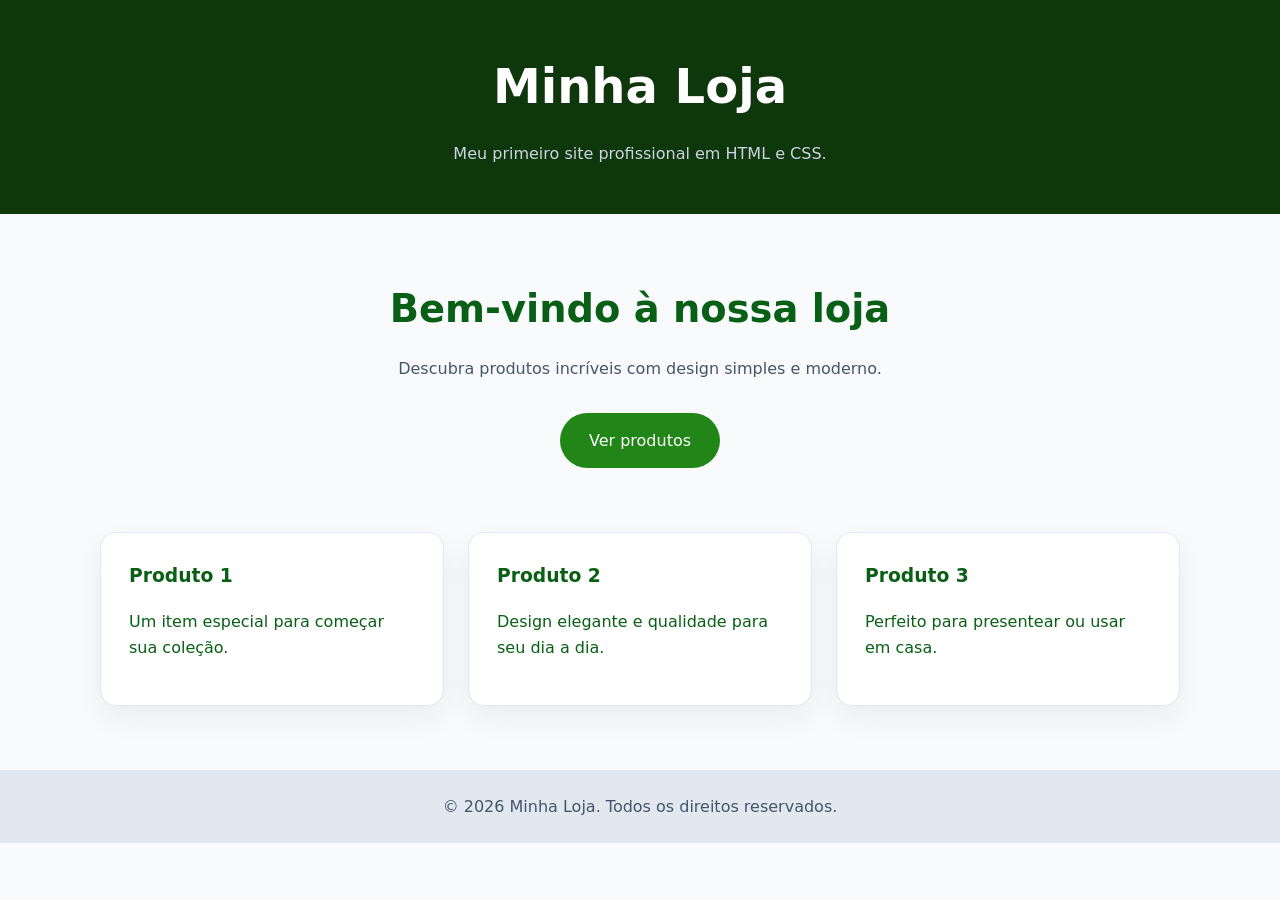
==== index.html @ a0442fae "Primeiro site HTML e CSS" ====
<!DOCTYPE html>
<html lang="pt-BR">
  <head>
    <meta charset="UTF-8" />
    <meta name="viewport" content="width=device-width, initial-scale=1.0" />
    <title>Minha Loja</title>
    <link rel="stylesheet" href="istyle.css" />
  </head>
  <body>
    <header class="site-header">
      <div class="container">
        <h1>Minha Loja</h1>
        <p>Meu primeiro site profissional em HTML e CSS.</p>
      </div>
    </header>

    <main class="container">
      <section class="hero">
        <h2>Bem-vindo à nossa loja</h2>
        <p>Descubra produtos incríveis com design simples e moderno.</p>
        <a class="button" href="#produtos">Ver produtos</a>
      </section>

      <section id="produtos" class="cards">
        <article class="card">
          <h3>Produto 1</h3>
          <p>Um item especial para começar sua coleção.</p>
        </article>
        <article class="card">
          <h3>Produto 2</h3>
          <p>Design elegante e qualidade para seu dia a dia.</p>
        </article>
        <article class="card">
          <h3>Produto 3</h3>
          <p>Perfeito para presentear ou usar em casa.</p>
        </article>
      </section>
    </main>

    <footer class="site-footer">
      <div class="container">
        <p>© 2026 Minha Loja. Todos os direitos reservados.</p>
      </div>
    </footer>
  </body>
</html>
---- istyle.css ----
/* Estilos básicos para o site */
:root {
  font-family: Inter, system-ui, sans-serif;
  color-scheme: light;
  color: #095f15;
  background: #f8fafc;
}

* {
  box-sizing: border-box;
}

html,
body {
  margin: 0;
  padding: 0;
}

body {
  min-height: 100vh;
  line-height: 1.6;
}

.container {
  width: min(1080px, 90%);
  margin: 0 auto;
}

.site-header {
  background: hsl(115, 65%, 13%);
  color: white;
  padding: 3rem 0;
  text-align: center;
}

.site-header h1 {
  margin: 0;
  font-size: clamp(2rem, 4vw, 3rem);
}

.site-header p {
  margin: 1rem auto 0;
  max-width: 640px;
  color: #cbd5e1;
}

.hero {
  padding: 4rem 0;
  text-align: center;
}

.hero h2 {
  margin: 0 0 1rem;
  font-size: clamp(1.75rem, 3vw, 2.5rem);
}

.hero p {
  margin: 0 auto 2rem;
  max-width: 640px;
  color: #475569;
}

.button {
  display: inline-block;
  padding: 0.9rem 1.8rem;
  background: oklch(53.989% 0.16762 141.97);
  color: white;
  text-decoration: none;
  border-radius: 999px;
  transition: transform 0.2s ease, background 0.2s ease;
}

.button:hover {
  transform: translateY(-2px);
  background: #0284c7;
}

.cards {
  display: grid;
  gap: 1.5rem;
  grid-template-columns: repeat(auto-fit, minmax(220px, 1fr));
  padding-bottom: 4rem;
}

.card {
  background: white;
  border: 1px solid #e2e8f0;
  border-radius: 1rem;
  padding: 1.75rem;
  box-shadow: 0 12px 30px rgba(15, 23, 42, 0.06);
}

.card h3 {
  margin-top: 0;
}

.site-footer {
  background: #e2e8f0;
  padding: 1.5rem 0;
  text-align: center;
}

.site-footer p {
  margin: 0;
  color: #475569;
}
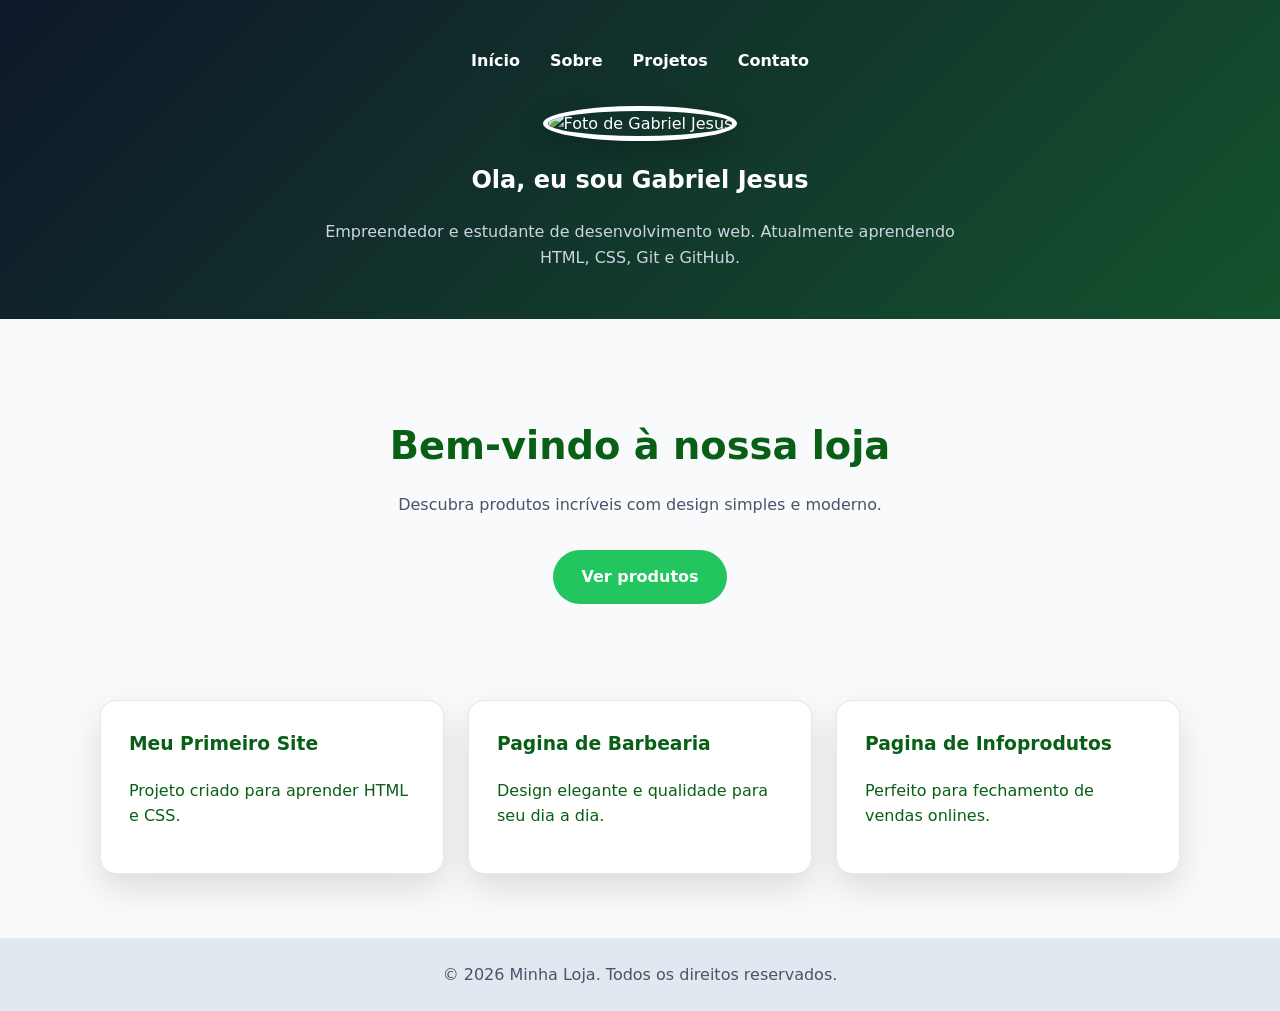
==== commit cf6a6856: "Atualização do Portifólio" ====
--- a/index.html
+++ b/index.html
@@ -9,8 +9,21 @@
   <body>
     <header class="site-header">
       <div class="container">
-        <h1>Minha Loja</h1>
-        <p>Meu primeiro site profissional em HTML e CSS.</p>
+        <nav class="menu">
+  <a href="index.html">Início</a>
+  <a href="sobre.html">Sobre</a>
+  <a href="projetos.html">Projetos</a>
+  <a href="contato.html">Contato</a>
+</nav>  
+<img src="imagens/perfil.jpeg" alt="Foto de Gabriel Jesus" class="foto-perfil">
+
+        <h2>Ola, eu sou Gabriel Jesus</h2>
+
+
+        <p>Empreendedor e estudante de desenvolvimento web.
+Atualmente aprendendo HTML, CSS, Git e GitHub.
+
+
       </div>
     </header>
 
@@ -23,16 +36,16 @@
 
       <section id="produtos" class="cards">
         <article class="card">
-          <h3>Produto 1</h3>
-          <p>Um item especial para começar sua coleção.</p>
+          <h3>Meu Primeiro Site</h3>
+          <p>Projeto criado para aprender HTML e CSS.</p>
         </article>
         <article class="card">
-          <h3>Produto 2</h3>
+          <h3>Pagina de Barbearia</h3>
           <p>Design elegante e qualidade para seu dia a dia.</p>
         </article>
         <article class="card">
-          <h3>Produto 3</h3>
-          <p>Perfeito para presentear ou usar em casa.</p>
+          <h3>Pagina de Infoprodutos</h3>
+          <p>Perfeito para fechamento de vendas onlines.</p>
         </article>
       </section>
     </main>
--- a/istyle.css
+++ b/istyle.css
@@ -27,7 +27,11 @@
 }
 
 .site-header {
-  background: hsl(115, 65%, 13%);
+  background: linear-gradient(
+  135deg,
+  #0f172a,
+  #14532d
+    );
   color: white;
   padding: 3rem 0;
   text-align: center;
@@ -45,7 +49,7 @@
 }
 
 .hero {
-  padding: 4rem 0;
+  padding: 6rem 0;
   text-align: center;
 }
 
@@ -63,11 +67,12 @@
 .button {
   display: inline-block;
   padding: 0.9rem 1.8rem;
-  background: oklch(53.989% 0.16762 141.97);
+background: #22c55e;
   color: white;
   text-decoration: none;
   border-radius: 999px;
   transition: transform 0.2s ease, background 0.2s ease;
+  font-weight: bold;
 }
 
 .button:hover {
@@ -87,9 +92,12 @@
   border: 1px solid #e2e8f0;
   border-radius: 1rem;
   padding: 1.75rem;
-  box-shadow: 0 12px 30px rgba(15, 23, 42, 0.06);
+  box-shadow: 0 15px 35px rgba(0, 0, 0, 0.12);
+  transition: 0.3s;
 }
-
+.card:hover {
+  transform: translateY(-8px);
+}
 .card h3 {
   margin-top: 0;
 }
@@ -104,3 +112,29 @@
   margin: 0;
   color: #475569;
 }
+.menu {
+  display: flex;
+  justify-content: center;
+  gap: 30px;
+  margin-bottom: 2rem;
+}
+
+.menu a {
+  color: white;
+  text-decoration: none;
+  font-weight: bold;
+  transition: 0.3s;
+}
+
+.menu a:hover {
+  color: #4ade80;
+
+}
+.foto-perfil {
+  width: 180px;
+  height: 180px;
+  border-radius: 50%;
+  object-fit: cover;
+  border: 5px solid white;
+  box-shadow: 0 10px 30px rgba(0,0,0,.2);
+  }
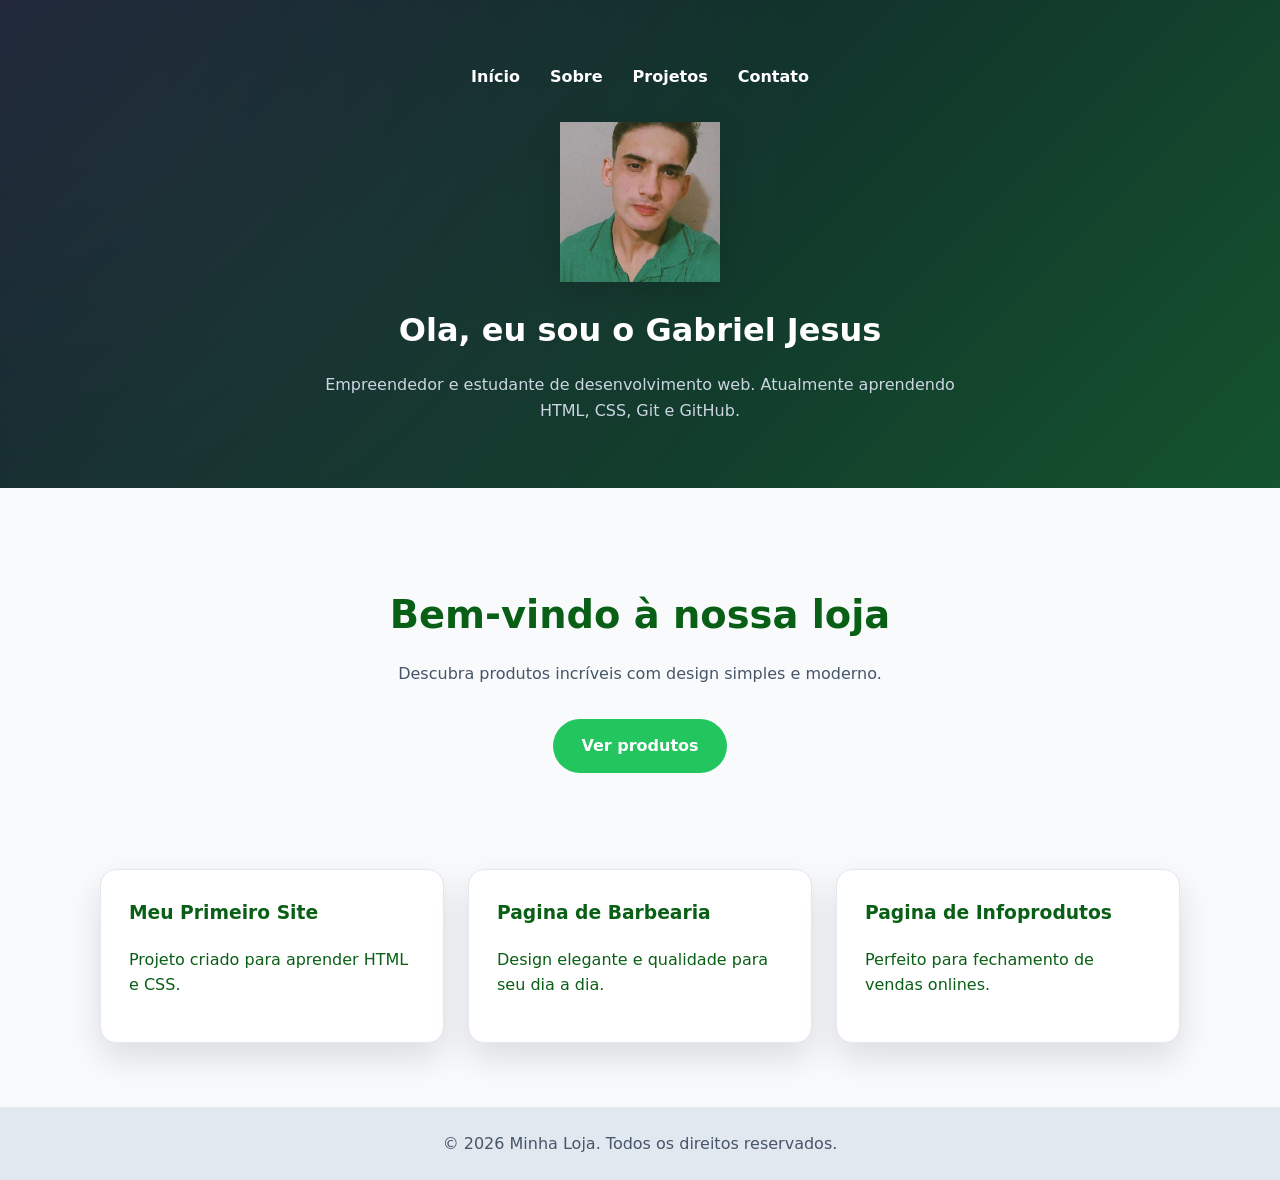
==== commit d0804739: "Alterações no codigo" ====
--- a/index.html
+++ b/index.html
@@ -9,51 +9,76 @@
   <body>
     <header class="site-header">
       <div class="container">
+
         <nav class="menu">
   <a href="index.html">Início</a>
   <a href="sobre.html">Sobre</a>
   <a href="projetos.html">Projetos</a>
   <a href="contato.html">Contato</a>
 </nav>  
+
+<div class="hero-top">
+
 <img src="imagens/perfil.jpeg" alt="Foto de Gabriel Jesus" class="foto-perfil">
 
-        <h2>Ola, eu sou Gabriel Jesus</h2>
+<div class="hero-text">
+
+        <h2>Ola, eu sou o Gabriel Jesus</h2>
 
 
         <p>Empreendedor e estudante de desenvolvimento web.
-Atualmente aprendendo HTML, CSS, Git e GitHub.
+Atualmente aprendendo HTML, CSS, Git e GitHub.</p>
 
-
+</div>
       </div>
     </header>
 
     <main class="container">
+
       <section class="hero">
+
         <h2>Bem-vindo à nossa loja</h2>
+
+
         <p>Descubra produtos incríveis com design simples e moderno.</p>
+
         <a class="button" href="#produtos">Ver produtos</a>
+
       </section>
 
       <section id="produtos" class="cards">
+
         <article class="card">
+
           <h3>Meu Primeiro Site</h3>
           <p>Projeto criado para aprender HTML e CSS.</p>
+
         </article>
         <article class="card">
           <h3>Pagina de Barbearia</h3>
+
           <p>Design elegante e qualidade para seu dia a dia.</p>
         </article>
+
         <article class="card">
           <h3>Pagina de Infoprodutos</h3>
+
           <p>Perfeito para fechamento de vendas onlines.</p>
         </article>
+
       </section>
+
     </main>
 
+
     <footer class="site-footer">
+
       <div class="container">
+
         <p>© 2026 Minha Loja. Todos os direitos reservados.</p>
       </div>
+
     </footer>
+
   </body>
 </html>
--- a/istyle.css
+++ b/istyle.css
@@ -28,18 +28,37 @@
 
 .site-header {
   background: linear-gradient(
-  135deg,
-  #0f172a,
-  #14532d
-    );
+    135deg,
+    #0f172a,
+    #14532d
+  );
   color: white;
-  padding: 3rem 0;
+  padding: 4rem 0;
   text-align: center;
+
+  position: relative;
+  overflow: hidden;
+}
+.site-header::before {
+  content: "";
+  position: absolute;
+  inset: 0;
+  background: radial-gradient(
+    circle at top left,
+    rgba(255,255,255,0.08),
+    transparent 60%
+  );
+  pointer-events: none;
 }
 
 .site-header h1 {
   margin: 0;
   font-size: clamp(2rem, 4vw, 3rem);
+}
+
+.site-header h2 {
+  font-size: 2rem;
+  margin: 1rem 0;
 }
 
 .site-header p {
@@ -52,7 +71,6 @@
   padding: 6rem 0;
   text-align: center;
 }
-
 .hero h2 {
   margin: 0 0 1rem;
   font-size: clamp(1.75rem, 3vw, 2.5rem);
@@ -120,21 +138,68 @@
 }
 
 .menu a {
+  position: relative;
   color: white;
   text-decoration: none;
   font-weight: bold;
   transition: 0.3s;
 }
+.menu a::after {
+  content: "";
+  position: absolute;
+  left: 0;
+  bottom: -5px;
+  width: 0%;
+  height: 2px;
+  background: #4ade80;
+  transition: 0.3s;
+}
+.menu a:hover::after {
+  width: 100%;
+}
 
 .menu a:hover {
-  color: #4ade80;
-
+    color: #4ade80;
 }
 .foto-perfil {
-  width: 180px;
-  height: 180px;
-  border-radius: 50%;
+  width: 160px;
+  height: 160px;
   object-fit: cover;
-  border: 5px solid white;
-  box-shadow: 0 10px 30px rgba(0,0,0,.2);
-  }+  object-position: center;
+
+  box-shadow: 0 10px 30px rgba(0,0,0,.15);
+}
+  display: block;
+  margin-left: 40px;
+  margin-bottom: 20px;
+
+.hero-top {
+  display: flex;
+  align-items: center;
+  justify-content: flex-start;
+  gap: 30px;
+
+  padding: 20px 30px;
+  border-radius: 20px;
+
+  background: rgba(255, 255, 255, 0.05);
+}
+  -webkit-backdrop-filter: blur(6px);
+  backdrop-filter: blur(6px);
+
+  box-shadow: 0 20px 40px rgba(0,0,0,0.25);
+    max-width: 900px;
+  margin: 0 auto;
+.hero-texto {
+  text-align: left;
+  max-width: 500px;
+}
+@media (max-width: 768px) {
+  .hero-top {
+    flex-direction: column;
+    text-align: center;
+  }
+
+  .hero-texto {
+    text-align: center;!important;
+    }
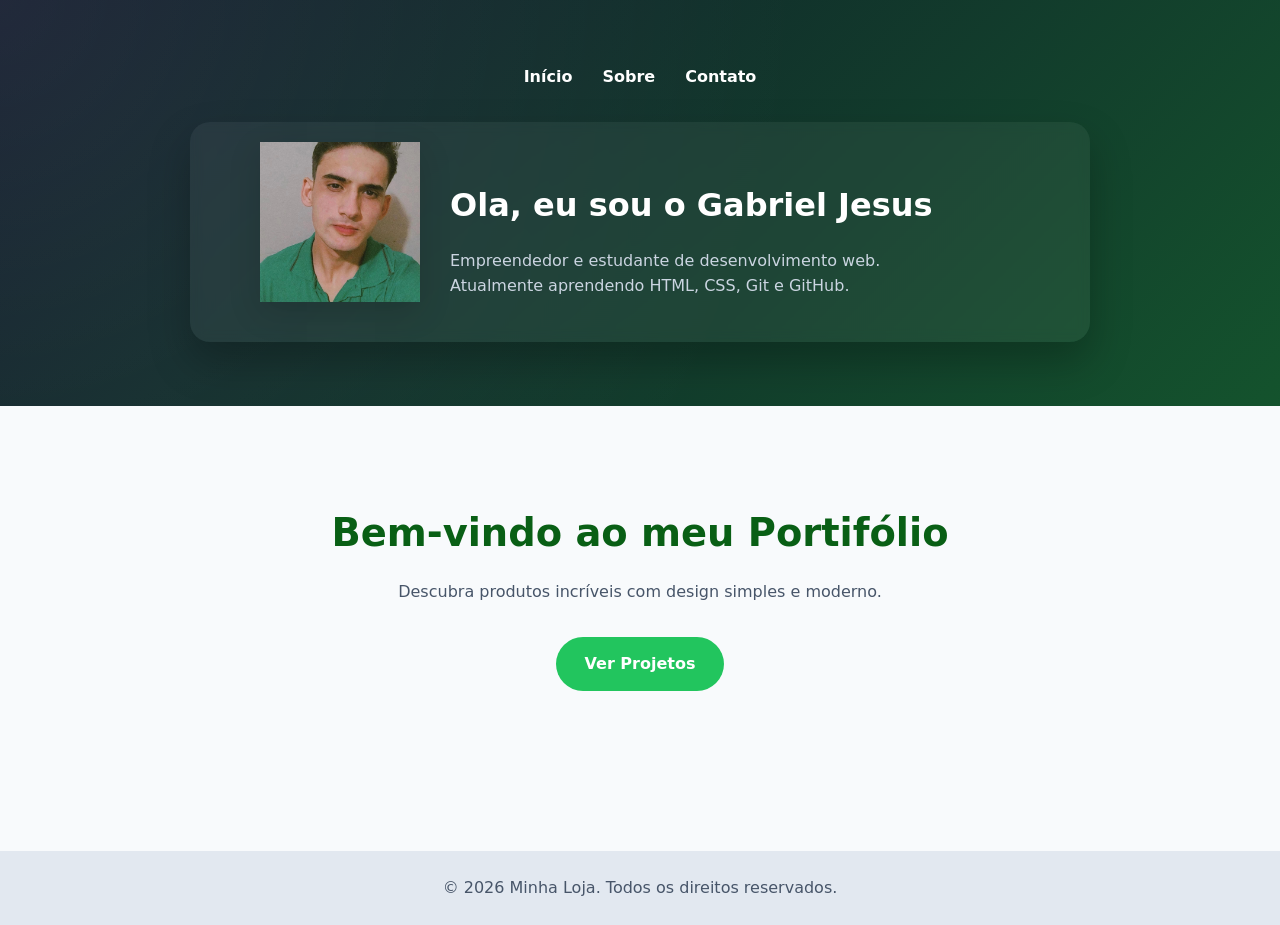
==== commit 6eb7e5d8: "Adicionar página inicial com redirecionamento e estilos para projetos" ====
--- a/index.html
+++ b/index.html
@@ -1,84 +1,18 @@
 <!DOCTYPE html>
 <html lang="pt-BR">
-  <head>
-    <meta charset="UTF-8" />
-    <meta name="viewport" content="width=device-width, initial-scale=1.0" />
-    <title>Minha Loja</title>
-    <link rel="stylesheet" href="istyle.css" />
-  </head>
-  <body>
-    <header class="site-header">
-      <div class="container">
+<head>
+  <meta charset="UTF-8">
+  <meta name="viewport" content="width=device-width, initial-scale=1.0">
 
-        <nav class="menu">
-  <a href="index.html">Início</a>
-  <a href="sobre.html">Sobre</a>
-  <a href="projetos.html">Projetos</a>
-  <a href="contato.html">Contato</a>
-</nav>  
+  <meta http-equiv="refresh" content="0; url=./html/index.html">
 
-<div class="hero-top">
+  <title>Redirecionando...</title>
+</head>
+<body>
+  <p>Redirecionando para o portfólio...</p>
 
-<img src="imagens/perfil.jpeg" alt="Foto de Gabriel Jesus" class="foto-perfil">
-
-<div class="hero-text">
-
-        <h2>Ola, eu sou o Gabriel Jesus</h2>
-
-
-        <p>Empreendedor e estudante de desenvolvimento web.
-Atualmente aprendendo HTML, CSS, Git e GitHub.</p>
-
-</div>
-      </div>
-    </header>
-
-    <main class="container">
-
-      <section class="hero">
-
-        <h2>Bem-vindo à nossa loja</h2>
-
-
-        <p>Descubra produtos incríveis com design simples e moderno.</p>
-
-        <a class="button" href="#produtos">Ver produtos</a>
-
-      </section>
-
-      <section id="produtos" class="cards">
-
-        <article class="card">
-
-          <h3>Meu Primeiro Site</h3>
-          <p>Projeto criado para aprender HTML e CSS.</p>
-
-        </article>
-        <article class="card">
-          <h3>Pagina de Barbearia</h3>
-
-          <p>Design elegante e qualidade para seu dia a dia.</p>
-        </article>
-
-        <article class="card">
-          <h3>Pagina de Infoprodutos</h3>
-
-          <p>Perfeito para fechamento de vendas onlines.</p>
-        </article>
-
-      </section>
-
-    </main>
-
-
-    <footer class="site-footer">
-
-      <div class="container">
-
-        <p>© 2026 Minha Loja. Todos os direitos reservados.</p>
-      </div>
-
-    </footer>
-
-  </body>
+  <script>
+    window.location.href = "./html/index.html";
+  </script>
+</body>
 </html>
